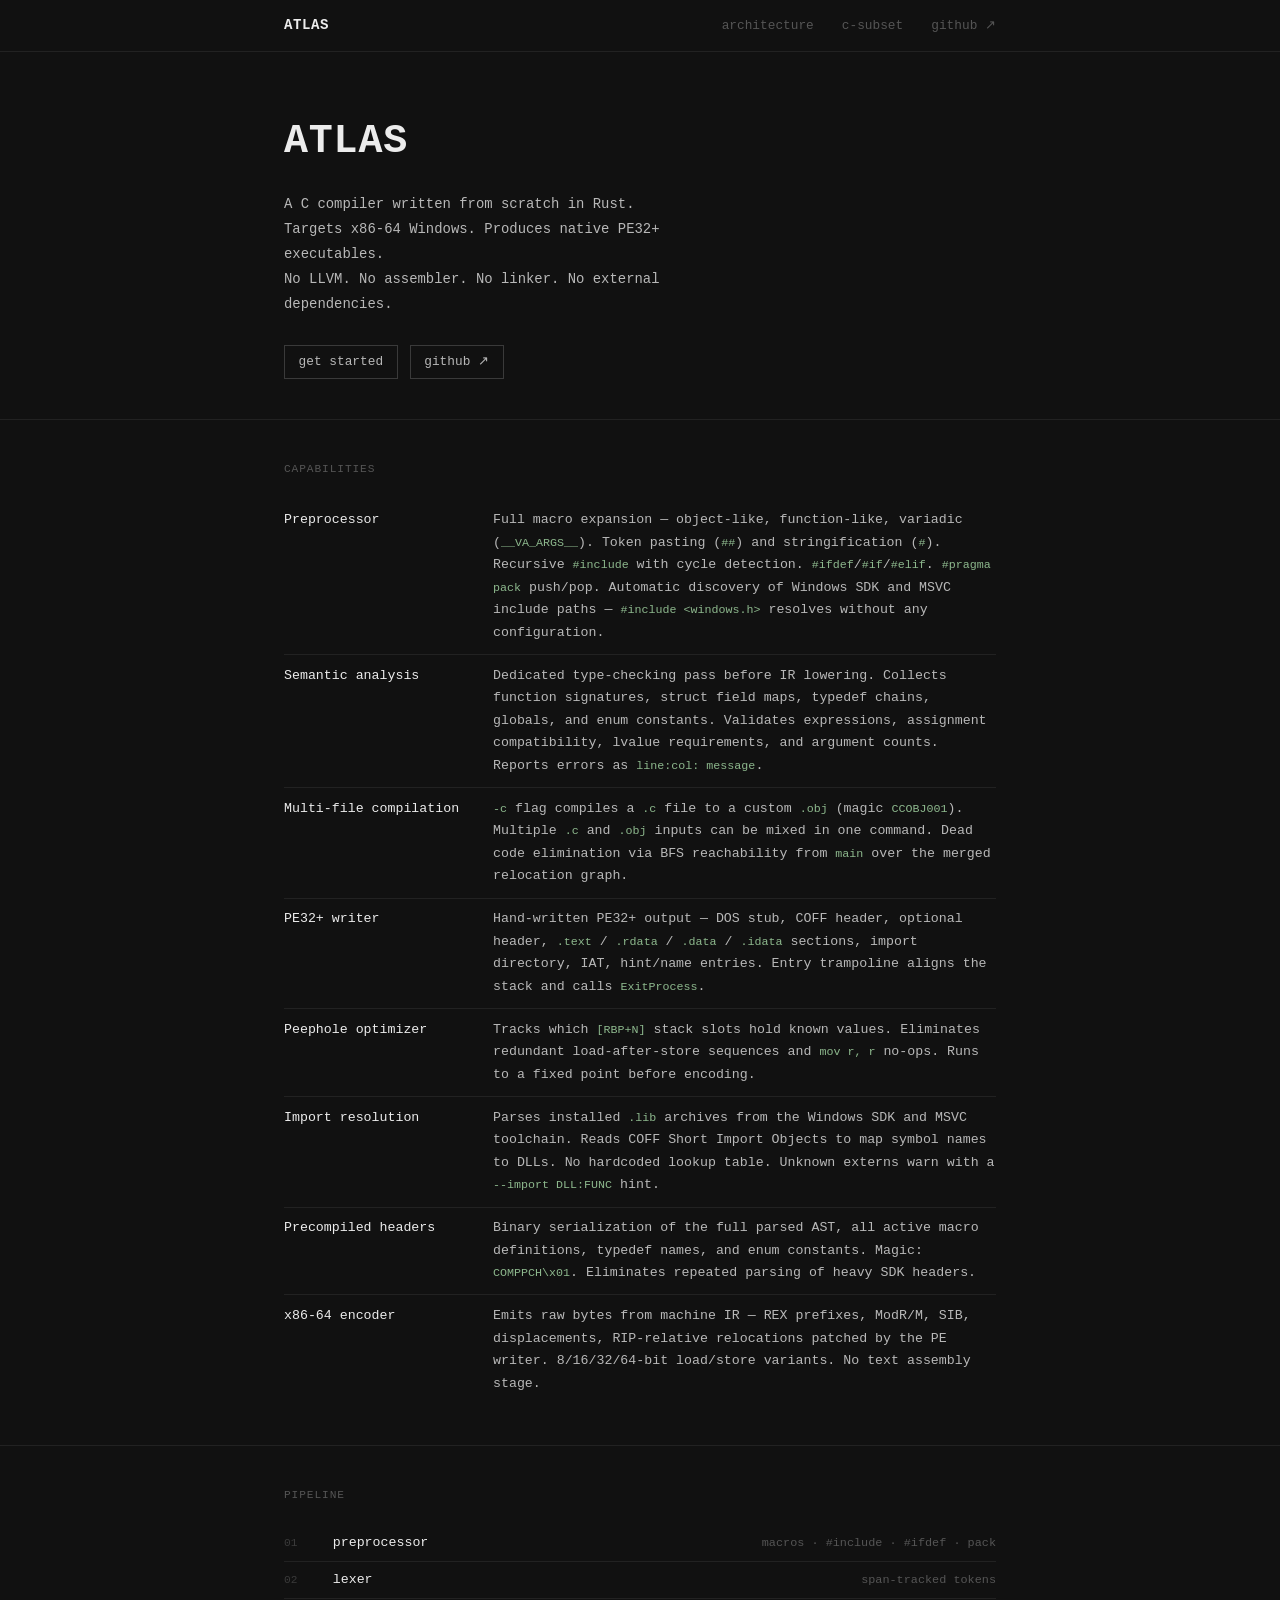
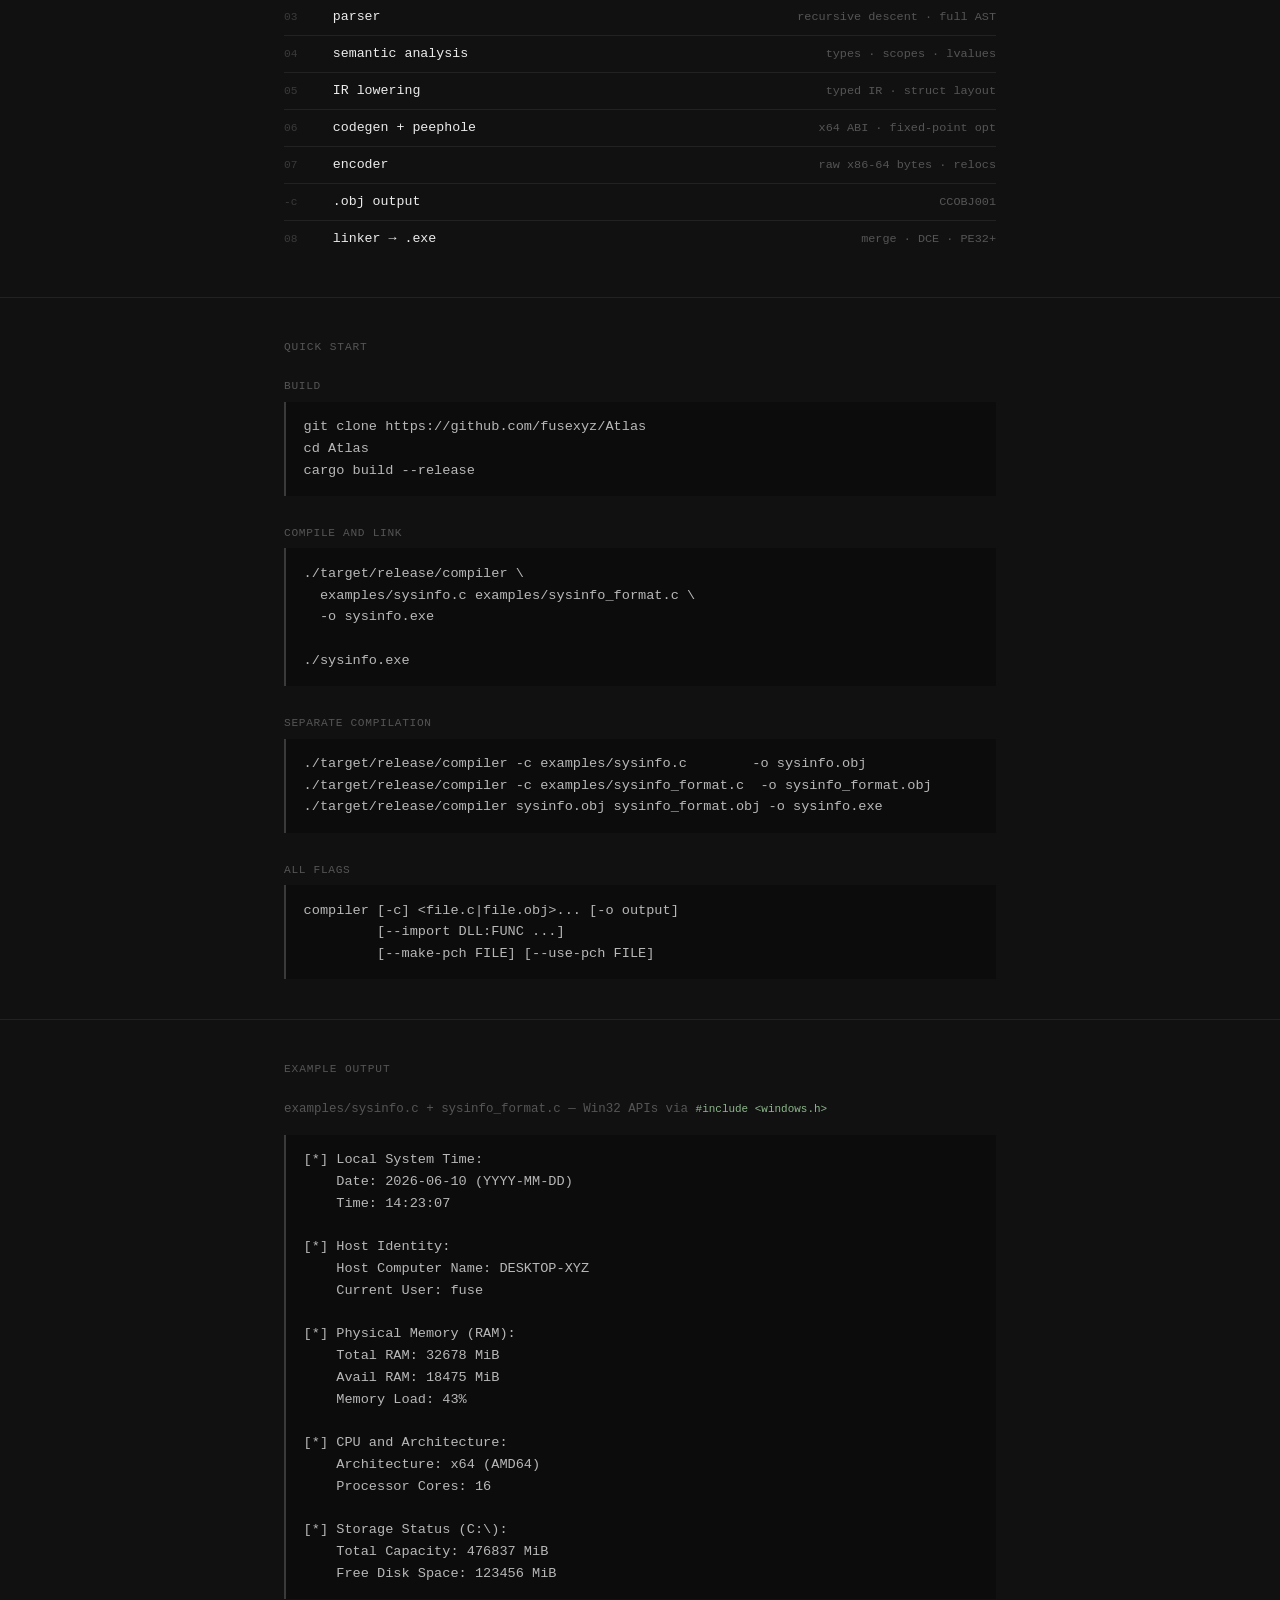
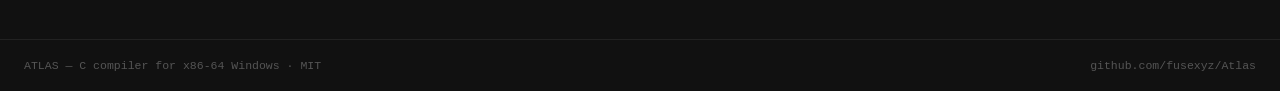
==== docs/index.html @ 0368ba61 "added documentation as a webside" ====
<!DOCTYPE html>
<html lang="en">
<head>
  <meta charset="UTF-8">
  <meta name="viewport" content="width=device-width, initial-scale=1.0">
  <title>ATLAS — C compiler for x86-64 Windows</title>
  <meta name="description" content="Atlas: a C compiler written from scratch in Rust. Native PE32+ Windows executables. No LLVM, no linker, zero external dependencies.">
  <link rel="stylesheet" href="style.css">
</head>
<body>

<header>
  <div class="nav-inner">
    <a href="index.html" class="logo">ATLAS</a>
    <div class="nav-links">
      <a href="architecture.html">architecture</a>
      <a href="subset.html">c-subset</a>
      <a href="https://github.com/fusexyz/Atlas" target="_blank">github ↗</a>
    </div>
  </div>
</header>

<main>

  <section class="hero">
    <div class="wrap">
      <h1 class="hero-title">ATLAS</h1>
      <p class="hero-sub">
        A C compiler written from scratch in Rust.<br>
        Targets x86-64 Windows. Produces native PE32+ executables.<br>
        No LLVM. No assembler. No linker. No external dependencies.
      </p>
      <div class="hero-actions">
        <a href="#quickstart" class="btn">get started</a>
        <a href="https://github.com/fusexyz/Atlas" class="btn" target="_blank">github ↗</a>
      </div>
    </div>
  </section>

  <section class="section">
    <div class="wrap">
      <p class="sh">Capabilities</p>
      <div>

        <div class="dl-row">
          <span class="dl-k">Preprocessor</span>
          <span class="dl-v">
            Full macro expansion — object-like, function-like, variadic (<code>__VA_ARGS__</code>).
            Token pasting (<code>##</code>) and stringification (<code>#</code>).
            Recursive <code>#include</code> with cycle detection. <code>#ifdef</code>/<code>#if</code>/<code>#elif</code>.
            <code>#pragma pack</code> push/pop. Automatic discovery of Windows SDK and MSVC
            include paths — <code>#include &lt;windows.h&gt;</code> resolves without any configuration.
          </span>
        </div>

        <div class="dl-row">
          <span class="dl-k">Semantic analysis</span>
          <span class="dl-v">
            Dedicated type-checking pass before IR lowering. Collects function signatures,
            struct field maps, typedef chains, globals, and enum constants.
            Validates expressions, assignment compatibility, lvalue requirements,
            and argument counts. Reports errors as <code>line:col: message</code>.
          </span>
        </div>

        <div class="dl-row">
          <span class="dl-k">Multi-file compilation</span>
          <span class="dl-v">
            <code>-c</code> flag compiles a <code>.c</code> file to a custom <code>.obj</code> (magic <code>CCOBJ001</code>).
            Multiple <code>.c</code> and <code>.obj</code> inputs can be mixed in one command.
            Dead code elimination via BFS reachability from <code>main</code> over the merged relocation graph.
          </span>
        </div>

        <div class="dl-row">
          <span class="dl-k">PE32+ writer</span>
          <span class="dl-v">
            Hand-written PE32+ output — DOS stub, COFF header, optional header,
            <code>.text</code> / <code>.rdata</code> / <code>.data</code> / <code>.idata</code> sections,
            import directory, IAT, hint/name entries.
            Entry trampoline aligns the stack and calls <code>ExitProcess</code>.
          </span>
        </div>

        <div class="dl-row">
          <span class="dl-k">Peephole optimizer</span>
          <span class="dl-v">
            Tracks which <code>[RBP+N]</code> stack slots hold known values.
            Eliminates redundant load-after-store sequences and <code>mov r, r</code> no-ops.
            Runs to a fixed point before encoding.
          </span>
        </div>

        <div class="dl-row">
          <span class="dl-k">Import resolution</span>
          <span class="dl-v">
            Parses installed <code>.lib</code> archives from the Windows SDK and MSVC toolchain.
            Reads COFF Short Import Objects to map symbol names to DLLs.
            No hardcoded lookup table. Unknown externs warn with a <code>--import DLL:FUNC</code> hint.
          </span>
        </div>

        <div class="dl-row">
          <span class="dl-k">Precompiled headers</span>
          <span class="dl-v">
            Binary serialization of the full parsed AST, all active macro definitions,
            typedef names, and enum constants. Magic: <code>COMPPCH\x01</code>.
            Eliminates repeated parsing of heavy SDK headers.
          </span>
        </div>

        <div class="dl-row">
          <span class="dl-k">x86-64 encoder</span>
          <span class="dl-v">
            Emits raw bytes from machine IR — REX prefixes, ModR/M, SIB, displacements,
            RIP-relative relocations patched by the PE writer.
            8/16/32/64-bit load/store variants. No text assembly stage.
          </span>
        </div>

      </div>
    </div>
  </section>

  <section class="section">
    <div class="wrap">
      <p class="sh">Pipeline</p>
      <ul class="pipe-list">
        <li><span class="pipe-n">01</span><span class="pipe-name">preprocessor</span><span class="pipe-desc">macros · #include · #ifdef · pack</span></li>
        <li><span class="pipe-n">02</span><span class="pipe-name">lexer</span><span class="pipe-desc">span-tracked tokens</span></li>
        <li><span class="pipe-n">03</span><span class="pipe-name">parser</span><span class="pipe-desc">recursive descent · full AST</span></li>
        <li><span class="pipe-n">04</span><span class="pipe-name">semantic analysis</span><span class="pipe-desc">types · scopes · lvalues</span></li>
        <li><span class="pipe-n">05</span><span class="pipe-name">IR lowering</span><span class="pipe-desc">typed IR · struct layout</span></li>
        <li><span class="pipe-n">06</span><span class="pipe-name">codegen + peephole</span><span class="pipe-desc">x64 ABI · fixed-point opt</span></li>
        <li><span class="pipe-n">07</span><span class="pipe-name">encoder</span><span class="pipe-desc">raw x86-64 bytes · relocs</span></li>
        <li><span class="pipe-n">-c</span><span class="pipe-name">.obj output</span><span class="pipe-desc">CCOBJ001</span></li>
        <li><span class="pipe-n">08</span><span class="pipe-name">linker → .exe</span><span class="pipe-desc">merge · DCE · PE32+</span></li>
      </ul>
    </div>
  </section>

  <section class="section" id="quickstart">
    <div class="wrap">
      <p class="sh">Quick start</p>

      <div class="qs-block">
        <p class="qs-label">build</p>
        <pre>git clone https://github.com/fusexyz/Atlas
cd Atlas
cargo build --release</pre>
      </div>

      <div class="qs-block">
        <p class="qs-label">compile and link</p>
        <pre>./target/release/compiler \
  examples/sysinfo.c examples/sysinfo_format.c \
  -o sysinfo.exe

./sysinfo.exe</pre>
      </div>

      <div class="qs-block">
        <p class="qs-label">separate compilation</p>
        <pre>./target/release/compiler -c examples/sysinfo.c        -o sysinfo.obj
./target/release/compiler -c examples/sysinfo_format.c  -o sysinfo_format.obj
./target/release/compiler sysinfo.obj sysinfo_format.obj -o sysinfo.exe</pre>
      </div>

      <div class="qs-block">
        <p class="qs-label">all flags</p>
        <pre>compiler [-c] &lt;file.c|file.obj&gt;... [-o output]
         [--import DLL:FUNC ...]
         [--make-pch FILE] [--use-pch FILE]</pre>
      </div>

    </div>
  </section>

  <section class="section">
    <div class="wrap">
      <p class="sh">Example output</p>
      <p style="font-size:.78rem;color:var(--muted);margin-bottom:.9rem;">
        examples/sysinfo.c + sysinfo_format.c — Win32 APIs via <code>#include &lt;windows.h&gt;</code>
      </p>
      <pre>[*] Local System Time:
    Date: 2026-06-10 (YYYY-MM-DD)
    Time: 14:23:07

[*] Host Identity:
    Host Computer Name: DESKTOP-XYZ
    Current User: fuse

[*] Physical Memory (RAM):
    Total RAM: 32678 MiB
    Avail RAM: 18475 MiB
    Memory Load: 43%

[*] CPU and Architecture:
    Architecture: x64 (AMD64)
    Processor Cores: 16

[*] Storage Status (C:\):
    Total Capacity: 476837 MiB
    Free Disk Space: 123456 MiB</pre>
    </div>
  </section>

</main>

<footer>
  <span>ATLAS — C compiler for x86-64 Windows · MIT</span>
  <span><a href="https://github.com/fusexyz/Atlas" target="_blank">github.com/fusexyz/Atlas</a></span>
</footer>

</body>
</html>
---- docs/style.css ----
:root {
  --bg: #111;
  --bg2: #0c0c0c;
  --text: #b8b8b8;
  --head: #ececec;
  --muted: #555;
  --border: #222;
  --code: #8db88d;
  --link: #6fa8c8;
  --pre-bg: #0c0c0c;
  --green: #65a865;
  --amber: #b09040;
  --dim: #3a3a3a;
  --max: 760px;
  --mono: Consolas, 'Cascadia Mono', 'Cascadia Code', 'Courier New', monospace;
}

*,
*::before,
*::after {
  box-sizing: border-box;
  margin: 0;
  padding: 0;
}

body {
  background: var(--bg);
  color: var(--text);
  font-family: var(--mono);
  font-size: 14px;
  line-height: 1.7;
  min-height: 100vh;
  display: flex;
  flex-direction: column;
}

main {
  flex: 1;
}

.wrap {
  max-width: var(--max);
  margin: 0 auto;
  padding: 0 1.5rem;
}

a {
  color: var(--link);
  text-decoration: none;
}

a:hover {
  color: var(--head);
  text-decoration: underline;
}

h1,
h2,
h3 {
  color: var(--head);
  font-family: var(--mono);
  font-weight: bold;
}

code {
  font-family: var(--mono);
  color: var(--code);
  font-size: 0.88em;
}

pre {
  background: var(--pre-bg);
  border-left: 2px solid var(--dim);
  padding: 0.9rem 1.1rem;
  overflow-x: auto;
  color: var(--text);
  font-size: 0.85rem;
  line-height: 1.6;
  font-family: var(--mono);
}

pre code {
  color: inherit;
}

/* nav */

header {
  border-bottom: 1px solid var(--border);
  padding: 0.85rem 0;
}

.nav-inner {
  max-width: var(--max);
  margin: 0 auto;
  padding: 0 1.5rem;
  display: flex;
  align-items: center;
}

.logo {
  font-size: 0.88rem;
  font-weight: bold;
  color: var(--head);
  text-decoration: none;
  letter-spacing: 0.04em;
}

.logo:hover {
  text-decoration: none;
  color: var(--head);
}

.nav-links {
  display: flex;
  gap: 1.75rem;
  margin-left: auto;
}

.nav-links a {
  font-size: 0.8rem;
  color: var(--muted);
  text-decoration: none;
}

.nav-links a:hover {
  color: var(--head);
  text-decoration: none;
}

.nav-links a.active {
  color: var(--text);
}

/* hero */

.hero {
  padding: 3.5rem 0 2.5rem;
}

.hero-title {
  font-size: 2.5rem;
  letter-spacing: 0.02em;
  margin-bottom: 1rem;
}

.hero-sub {
  font-size: 0.87rem;
  max-width: 480px;
  margin-bottom: 1.75rem;
  line-height: 1.8;
}

.hero-actions {
  display: flex;
  gap: 0.75rem;
  flex-wrap: wrap;
}

.btn {
  display: inline-block;
  padding: 0.32rem 0.85rem;
  border: 1px solid var(--dim);
  color: var(--text);
  font-family: var(--mono);
  font-size: 0.8rem;
  text-decoration: none;
  cursor: pointer;
  white-space: nowrap;
}

.btn:hover {
  border-color: var(--muted);
  color: var(--head);
  text-decoration: none;
}

/* sections */

.section {
  padding: 2.5rem 0;
  border-top: 1px solid var(--border);
}

.sh {
  font-size: 0.7rem;
  font-weight: normal;
  color: var(--muted);
  text-transform: uppercase;
  letter-spacing: 0.08em;
  margin-bottom: 1.25rem;
}

/* two-column definition list */

.dl-row {
  display: grid;
  grid-template-columns: 185px 1fr;
  gap: 0.3rem 1.5rem;
  padding: 0.6rem 0;
  border-bottom: 1px solid var(--border);
  font-size: 0.83rem;
  align-items: start;
}

.dl-row:last-child {
  border-bottom: none;
}

.dl-k {
  color: var(--head);
  line-height: 1.6;
}

.dl-v {
  color: var(--text);
  line-height: 1.7;
}

/* pipeline */

.pipe-list {
  list-style: none;
}

.pipe-list li {
  display: grid;
  grid-template-columns: 2.2rem 1fr auto;
  align-items: baseline;
  gap: 0 0.85rem;
  padding: 0.42rem 0;
  border-bottom: 1px solid var(--border);
  font-size: 0.83rem;
}

.pipe-list li:last-child {
  border-bottom: none;
}

.pipe-n {
  color: var(--dim);
  font-size: 0.7rem;
}

.pipe-name {
  color: var(--head);
}

.pipe-desc {
  color: var(--muted);
  font-size: 0.74rem;
  text-align: right;
}

/* quick start */

.qs-block {
  margin-bottom: 1.75rem;
}

.qs-block:last-child {
  margin-bottom: 0;
}

.qs-label {
  font-size: 0.7rem;
  color: var(--muted);
  text-transform: uppercase;
  letter-spacing: 0.06em;
  margin-bottom: 0.35rem;
}

/* page header */

.page-hdr {
  padding: 2.25rem 0 1.75rem;
  border-bottom: 1px solid var(--border);
}

.ph-trail {
  font-size: 0.7rem;
  color: var(--dim);
  margin-bottom: 0.4rem;
}

.page-hdr h1 {
  font-size: 1.4rem;
  margin-bottom: 0.3rem;
  letter-spacing: 0.02em;
}

.ph-sub {
  font-size: 0.8rem;
  color: var(--muted);
}

/* architecture sections */

.arch-section {
  padding: 1.75rem 0;
  border-top: 1px solid var(--border);
}

.arch-heading {
  display: flex;
  align-items: baseline;
  gap: 0.65rem;
  flex-wrap: wrap;
  margin-bottom: 0.85rem;
  font-size: 0.83rem;
  font-weight: bold;
  color: var(--head);
  letter-spacing: 0.04em;
}

.arch-n {
  color: var(--dim);
  font-size: 0.7rem;
  font-weight: normal;
}

.arch-src {
  color: var(--muted);
  font-size: 0.72rem;
  font-weight: normal;
  margin-left: auto;
}

.arch-body {
  font-size: 0.83rem;
  color: var(--text);
  line-height: 1.75;
}

.arch-body p {
  margin-bottom: 0.7rem;
}

.arch-body p:last-child {
  margin-bottom: 0;
}

.arch-body ul {
  padding-left: 1.2rem;
  margin-bottom: 0.75rem;
}

.arch-body li {
  margin-bottom: 0.22rem;
  line-height: 1.65;
}

.arch-body pre {
  margin: 0.65rem 0;
}

.arch-body strong {
  color: var(--head);
  font-weight: bold;
}

.arch-body h3 {
  font-size: 0.74rem;
  color: var(--muted);
  text-transform: uppercase;
  letter-spacing: 0.07em;
  font-weight: normal;
  margin: 1rem 0 0.4rem;
}

.arch-body h3:first-child {
  margin-top: 0;
}

/* subset table */

.feat-stats {
  font-size: 0.77rem;
  color: var(--muted);
  margin-bottom: 1.25rem;
}

.tbl-border {
  border: 1px solid var(--border);
  overflow-x: auto;
}

table {
  width: 100%;
  border-collapse: collapse;
  font-family: var(--mono);
  font-size: 0.81rem;
}

thead th {
  text-align: left;
  padding: 0.38rem 0.75rem;
  border-bottom: 1px solid var(--border);
  color: var(--muted);
  font-size: 0.68rem;
  text-transform: uppercase;
  letter-spacing: 0.08em;
  font-weight: normal;
  background: var(--pre-bg);
}

tbody tr {
  border-bottom: 1px solid var(--border);
}

tbody tr:last-child {
  border-bottom: none;
}

tbody td {
  padding: 0.38rem 0.75rem;
  vertical-align: top;
}

td:nth-child(2) {
  white-space: nowrap;
  width: 65px;
}

.tbl-grp td {
  background: var(--pre-bg);
  color: var(--muted);
  font-size: 0.66rem;
  text-transform: uppercase;
  letter-spacing: 0.1em;
  padding: 0.28rem 0.75rem;
  border-top: 1px solid var(--border);
}

.s-impl {
  color: var(--green);
  font-size: 0.71rem;
}

.s-part {
  color: var(--amber);
  font-size: 0.71rem;
}

.s-todo {
  color: var(--dim);
  font-size: 0.71rem;
}

.s-note {
  display: block;
  font-size: 0.71rem;
  color: var(--muted);
  margin-top: 0.1rem;
}

/* roadmap */

.roadmap {
  list-style: none;
  margin-top: 1.75rem;
}

.roadmap li {
  position: relative;
  padding: 0.42rem 0 0.42rem 1.4rem;
  border-bottom: 1px solid var(--border);
  font-size: 0.82rem;
  color: var(--text);
}

.roadmap li:last-child {
  border-bottom: none;
}

.roadmap li::before {
  content: '-';
  position: absolute;
  left: 0.2rem;
  color: var(--dim);
}

/* footer */

footer {
  border-top: 1px solid var(--border);
  padding: 1rem 1.5rem;
  display: flex;
  justify-content: space-between;
  flex-wrap: wrap;
  gap: 0.4rem;
  font-size: 0.72rem;
  color: var(--muted);
}

footer a {
  color: var(--muted);
  text-decoration: none;
}

footer a:hover {
  color: var(--head);
}

/* responsive */

@media (max-width: 560px) {
  .dl-row {
    grid-template-columns: 1fr;
  }

  .pipe-list li {
    grid-template-columns: 2rem 1fr;
  }

  .pipe-desc {
    display: none;
  }

  .hero-title {
    font-size: 1.9rem;
  }

  .arch-src {
    margin-left: 0;
  }
}
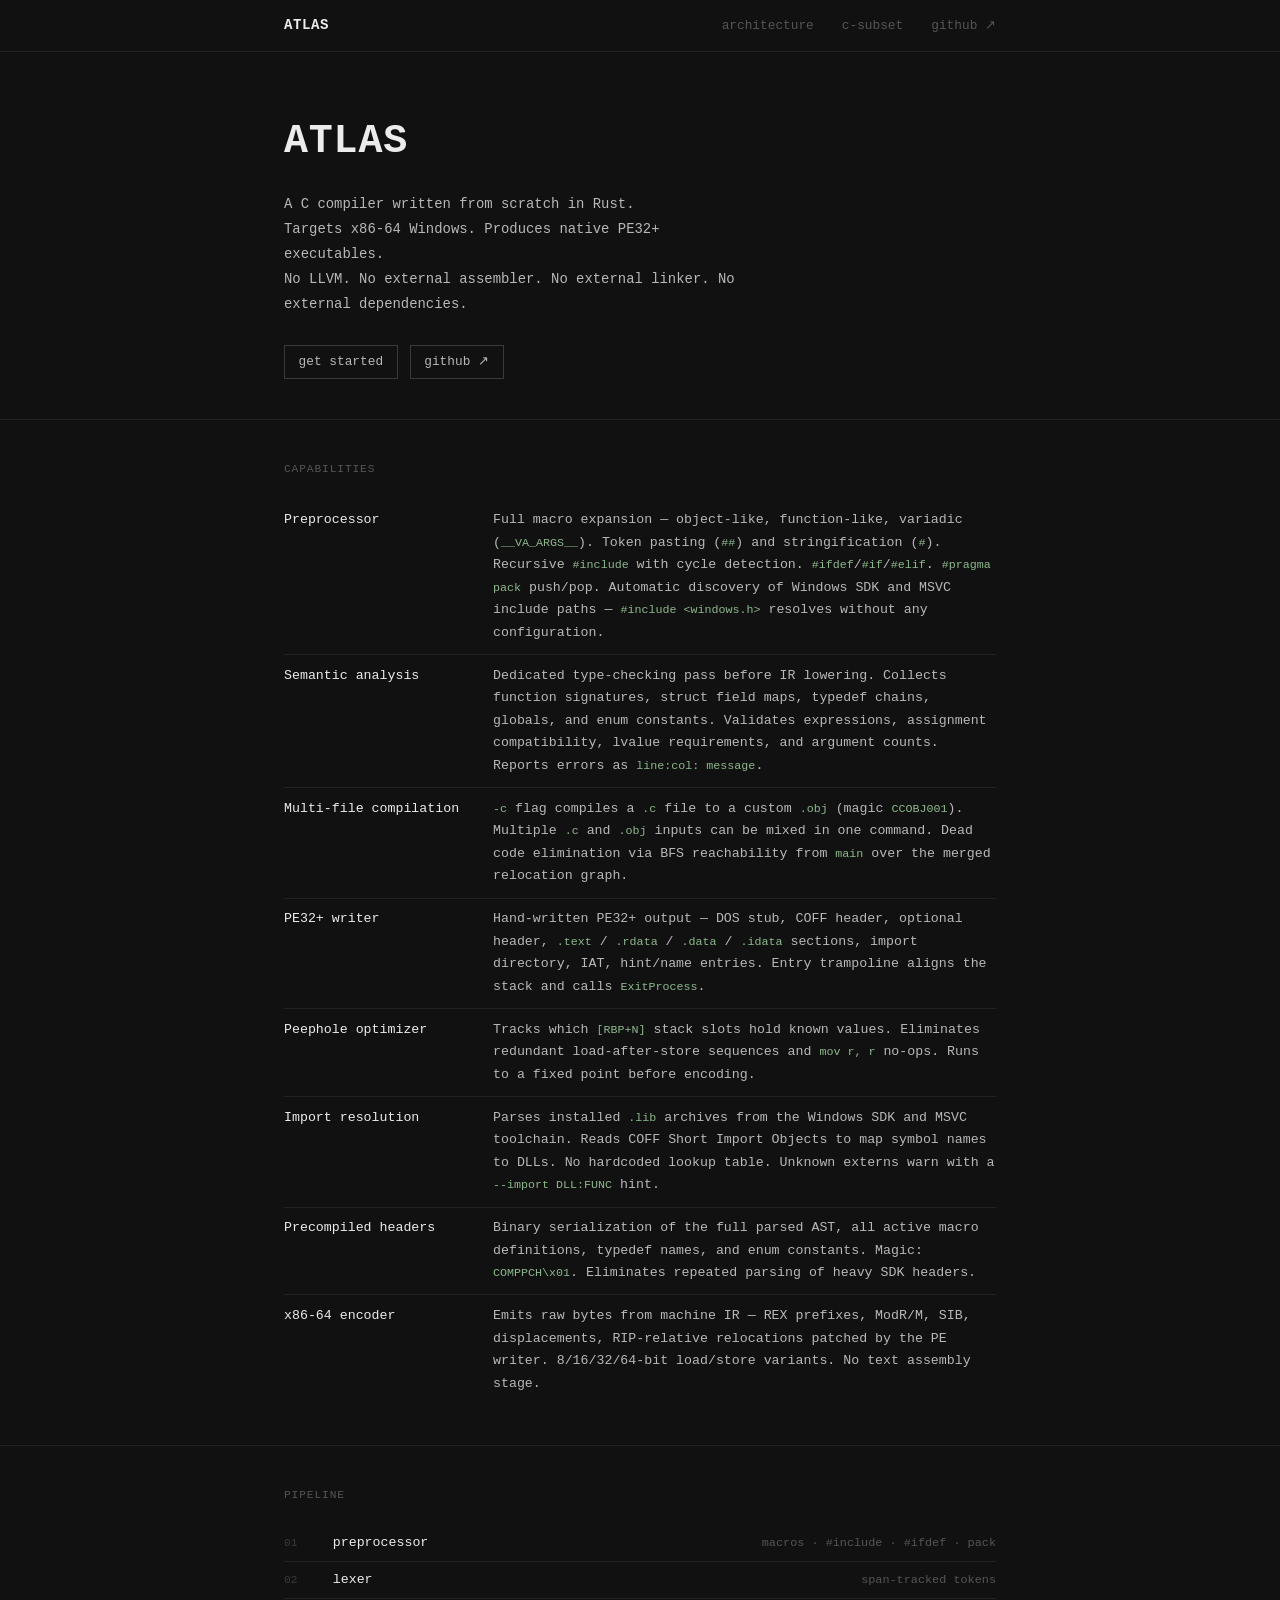
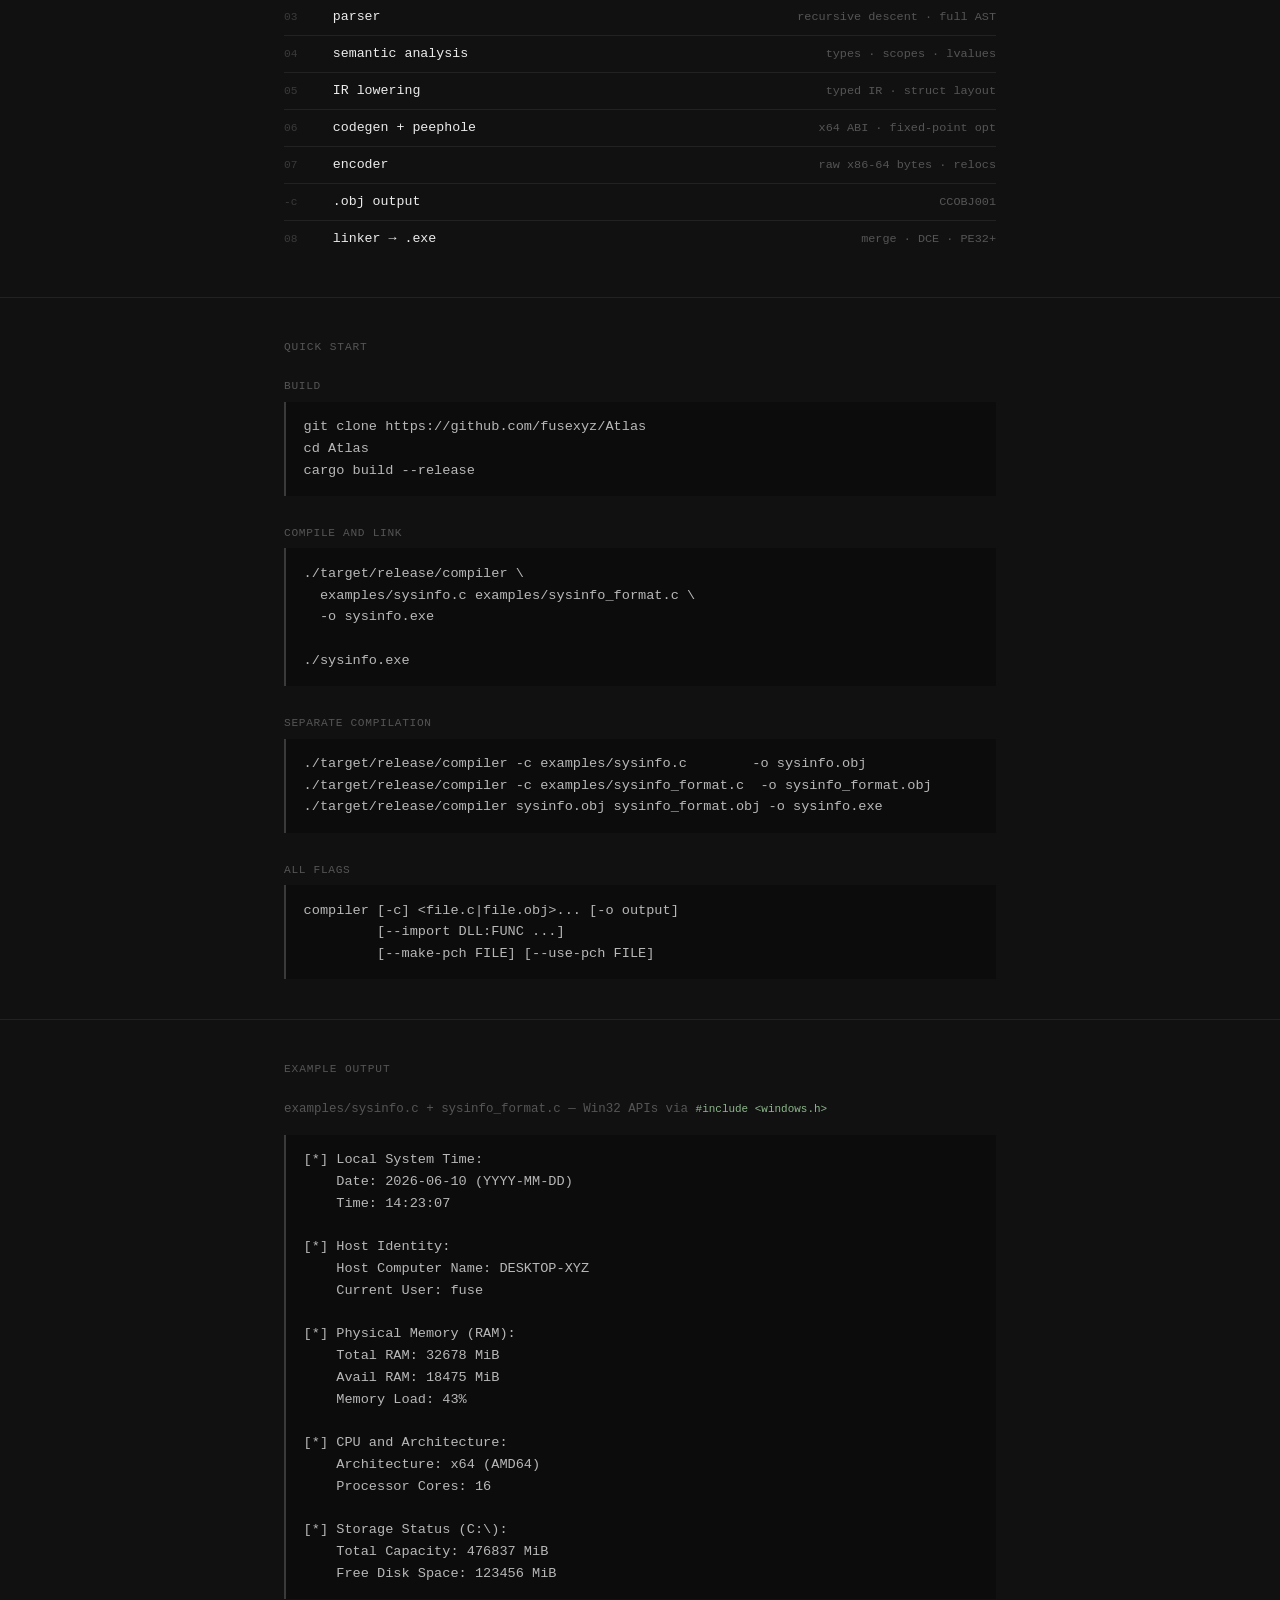
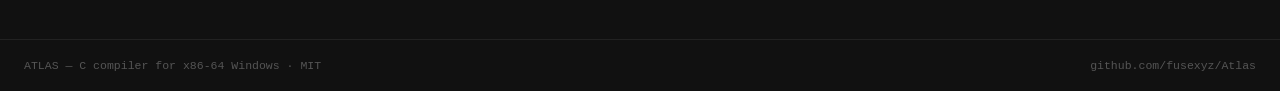
==== commit 525ac053: "Clarify external dependencies in project description" ====
--- a/docs/index.html
+++ b/docs/index.html
@@ -28,7 +28,7 @@
       <p class="hero-sub">
         A C compiler written from scratch in Rust.<br>
         Targets x86-64 Windows. Produces native PE32+ executables.<br>
-        No LLVM. No assembler. No linker. No external dependencies.
+        No LLVM. No external assembler. No external linker. No external dependencies.
       </p>
       <div class="hero-actions">
         <a href="#quickstart" class="btn">get started</a>
